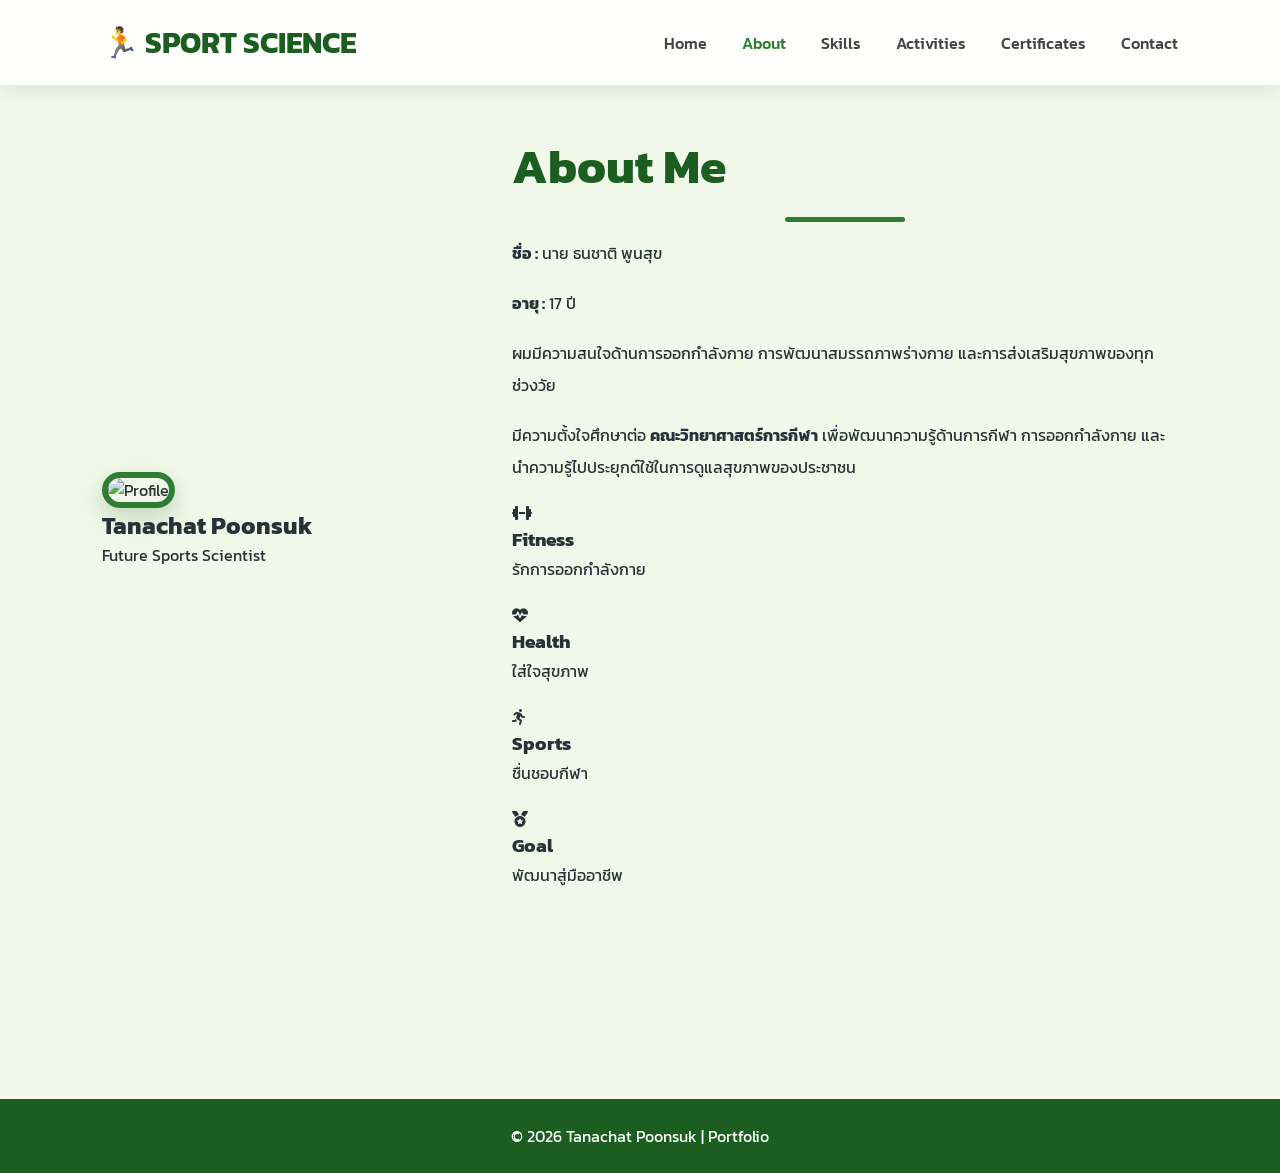
==== about.html @ 2ee2bd37 "Create about.html" ====
<!DOCTYPE html>
<html lang="th">

<head>

<meta charset="UTF-8">
<meta name="viewport" content="width=device-width, initial-scale=1.0">

<title>About | Sports Science Portfolio</title>

<link rel="preconnect" href="https://fonts.googleapis.com">

<link href="https://fonts.googleapis.com/css2?family=Kanit:wght@300;400;600;700&display=swap" rel="stylesheet">

<link rel="stylesheet"
href="https://cdnjs.cloudflare.com/ajax/libs/font-awesome/6.7.2/css/all.min.css">

<link rel="stylesheet" href="css/style.css">

</head>

<body>

<header>

<nav>

<div class="logo">
🏃 SPORT SCIENCE
</div>

<ul>

<li><a href="index.html">Home</a></li>

<li><a href="about.html" class="active">About</a></li>

<li><a href="skills.html">Skills</a></li>

<li><a href="projects.html">Activities</a></li>

<li><a href="certificates.html">Certificates</a></li>

<li><a href="contact.html">Contact</a></li>

</ul>

</nav>

</header>

<section class="about-page">

<div class="about-image">

<img src="images/profile.jpg" alt="Profile">

<h2>Tanachat Poonsuk</h2>

<p>Future Sports Scientist</p>

</div>

<div class="about-detail">

<h1>About Me</h1>

<div class="line"></div>

<p>

<strong>ชื่อ :</strong> นาย ธนชาติ พูนสุข

</p>

<p>

<strong>อายุ :</strong> 17 ปี

</p>

<p>

ผมมีความสนใจด้านการออกกำลังกาย การพัฒนาสมรรถภาพร่างกาย และการส่งเสริมสุขภาพของทุกช่วงวัย

</p>

<p>

มีความตั้งใจศึกษาต่อ <strong>คณะวิทยาศาสตร์การกีฬา</strong>
เพื่อพัฒนาความรู้ด้านการกีฬา การออกกำลังกาย และนำความรู้ไปประยุกต์ใช้ในการดูแลสุขภาพของประชาชน

</p>

<div class="sport-grid">

<div class="sport-card">

<i class="fa-solid fa-dumbbell"></i>

<h3>Fitness</h3>

<p>รักการออกกำลังกาย</p>

</div>

<div class="sport-card">

<i class="fa-solid fa-heart-pulse"></i>

<h3>Health</h3>

<p>ใส่ใจสุขภาพ</p>

</div>

<div class="sport-card">

<i class="fa-solid fa-person-running"></i>

<h3>Sports</h3>

<p>ชื่นชอบกีฬา</p>

</div>

<div class="sport-card">

<i class="fa-solid fa-medal"></i>

<h3>Goal</h3>

<p>พัฒนาสู่มืออาชีพ</p>

</div>

</div>

</div>

</section>

<footer>

<p>

© 2026 Tanachat Poonsuk | Portfolio

</p>

</footer>

</body>

</html>
---- css/style.css ----
/* ===========================
        GOOGLE FONT
=========================== */

@import url('https://fonts.googleapis.com/css2?family=Kanit:wght@300;400;500;700&display=swap');

/* ===========================
        COLOR
=========================== */

:root{

    --primary:#2E7D32;
    --secondary:#43A047;
    --light:#F1F8E9;
    --dark:#1B5E20;
    --white:#ffffff;
    --text:#263238;

    --shadow:0 10px 25px rgba(46,125,50,.25);

}

/* ===========================
        RESET
=========================== */

*{

margin:0;

padding:0;

box-sizing:border-box;

font-family:"Kanit",sans-serif;

}

html{

scroll-behavior:smooth;

}

body{

background:var(--light);

color:var(--text);

}

/* ===========================
        NAVBAR
=========================== */

nav{

display:flex;

justify-content:space-between;

align-items:center;

padding:20px 8%;

background:rgba(255,255,255,.95);

backdrop-filter:blur(12px);

position:fixed;

top:0;

left:0;

width:100%;

z-index:999;

box-shadow:0 5px 20px rgba(0,0,0,.08);

}

.logo{

font-size:30px;

font-weight:700;

color:var(--dark);

}

nav ul{

display:flex;

list-style:none;

gap:35px;

}

nav a{

text-decoration:none;

color:#444;

font-weight:500;

transition:.3s;

}

nav a:hover,

nav a.active{

color:var(--primary);

}

/* ===========================
        HERO
=========================== */

.hero{

min-height:100vh;

display:flex;

justify-content:space-between;

align-items:center;

padding:120px 8%;

gap:60px;

}

.left{

flex:1;

}

.left h3{

font-size:20px;

color:var(--secondary);

letter-spacing:2px;

}

.left h1{

font-size:60px;

color:var(--dark);

margin:15px 0;

}

.left h2{

font-size:34px;

color:var(--primary);

margin-bottom:20px;

}

.left p{

font-size:18px;

line-height:2;

margin-bottom:35px;

}

.button{

display:flex;

gap:20px;

}

.button a{

padding:15px 35px;

background:var(--primary);

color:white;

text-decoration:none;

border-radius:50px;

transition:.3s;

font-weight:600;

}

.button a:hover{

background:var(--dark);

transform:translateY(-5px);

}

/* ===========================
      PROFILE CARD
=========================== */

.profile-card{

background:white;

padding:35px;

border-radius:25px;

text-align:center;

box-shadow:var(--shadow);

transition:.4s;

}

.profile-card:hover{

transform:translateY(-10px);

}

.profile-card img{

width:280px;

height:280px;

object-fit:cover;

border-radius:50%;

border:8px solid var(--primary);

margin-bottom:20px;

transition:.4s;

}

.profile-card img:hover{

transform:scale(1.05);

}

.profile-card h3{

font-size:30px;

color:var(--dark);

}

.profile-card p{

color:#666;

margin-top:10px;

}

/* ===========================
        TITLE
=========================== */

.title{

text-align:center;

margin-bottom:60px;

}

.title h1{

font-size:48px;

color:var(--dark);

}

.line{

width:120px;

height:5px;

background:var(--primary);

margin:15px auto;

border-radius:20px;

}
/* ===========================
        CARDS
=========================== */

.cards{

padding:100px 8%;

display:grid;

grid-template-columns:repeat(auto-fit,minmax(250px,1fr));

gap:30px;

}

.card{

background:var(--white);

padding:35px;

border-radius:20px;

text-align:center;

box-shadow:var(--shadow);

transition:.4s;

}

.card:hover{

transform:translateY(-10px);

}

.card i{

font-size:55px;

color:var(--primary);

margin-bottom:20px;

}

.card h2{

margin-bottom:15px;

color:var(--dark);

}

.card p{

color:#555;

line-height:1.8;

}

/* ===========================
        ABOUT
=========================== */

.about-page{

padding:130px 8%;

display:grid;

grid-template-columns:350px 1fr;

gap:60px;

align-items:center;

}

.about-image img{

width:320px;

height:320px;

object-fit:cover;

border-radius:20px;

border:6px solid var(--primary);

box-shadow:var(--shadow);

}

.about-detail h1{

font-size:48px;

color:var(--dark);

margin-bottom:15px;

}

.about-detail h2{

font-size:34px;

margin-bottom:20px;

}

.about-detail p{

line-height:2;

margin-bottom:18px;

}

.timeline{

margin-top:35px;

}

.timeline-item{

display:flex;

gap:20px;

background:white;

padding:20px;

border-left:6px solid var(--primary);

border-radius:15px;

margin-bottom:20px;

box-shadow:0 5px 15px rgba(0,0,0,.08);

transition:.3s;

}

.timeline-item:hover{

transform:translateX(10px);

}

.timeline-item i{

font-size:34px;

color:var(--primary);

margin-top:5px;

}

/* ===========================
        SKILLS
=========================== */

.skills-page{

padding:130px 8%;

}

.skills-grid{

display:grid;

grid-template-columns:repeat(auto-fit,minmax(250px,1fr));

gap:30px;

margin-top:50px;

}

.skill-box{

background:white;

padding:35px;

text-align:center;

border-radius:20px;

box-shadow:var(--shadow);

transition:.3s;

}

.skill-box:hover{

transform:scale(1.05);

}

.skill-box i{

font-size:50px;

color:var(--primary);

margin-bottom:20px;

}

.skill-box h3{

margin-bottom:15px;

color:var(--dark);

}

.skill-box p{

line-height:1.8;

color:#555;

}

/* ===========================
        ACTIVITIES
=========================== */

.activities{

padding:130px 8%;

}

.activity-grid{

display:grid;

grid-template-columns:repeat(auto-fit,minmax(300px,1fr));

gap:30px;

margin-top:50px;

}

.activity-card{

background:white;

border-radius:20px;

overflow:hidden;

box-shadow:var(--shadow);

transition:.4s;

}

.activity-card:hover{

transform:translateY(-10px);

}

.activity-card img{

width:100%;

height:220px;

object-fit:cover;

}

.activity-card .content{

padding:25px;

}

.activity-card h3{

margin-bottom:10px;

color:var(--dark);

}

.activity-card p{

line-height:1.8;

color:#555;

}

/* ===========================
        CERTIFICATES
=========================== */

.certificates-page{

padding:130px 8%;

}

.certificate-grid{

display:grid;

grid-template-columns:repeat(auto-fit,minmax(300px,1fr));

gap:30px;

margin-top:50px;

}

.certificate-item{

overflow:hidden;

border-radius:20px;

box-shadow:var(--shadow);

transition:.4s;

}

.certificate-item:hover{

transform:scale(1.03);

}

.certificate-item img{

width:100%;

height:230px;

object-fit:cover;

}

/* ===========================
        CONTACT
=========================== */

.contact-page{

padding:130px 8%;

display:grid;

grid-template-columns:350px 1fr;

gap:60px;

align-items:center;

}

.contact-left{

background:white;

padding:35px;

border-radius:20px;

text-align:center;

box-shadow:var(--shadow);

}

.contact-left img{

width:220px;

height:220px;

border-radius:50%;

object-fit:cover;

border:6px solid var(--primary);

margin-bottom:20px;

}

.contact-right h1{

font-size:45px;

color:var(--dark);

margin-bottom:10px;

}

.contact-box{

display:flex;

align-items:center;

gap:20px;

background:white;

padding:20px;

margin-bottom:20px;

border-radius:15px;

box-shadow:0 5px 15px rgba(0,0,0,.08);

transition:.3s;

}

.contact-box:hover{

transform:translateX(10px);

}

.contact-box i{

font-size:30px;

color:var(--primary);

width:40px;

}

.contact-box a{

text-decoration:none;

color:#444;

}

.contact-box a:hover{

color:var(--primary);

}

/* ===========================
        FOOTER
=========================== */

footer{

background:var(--dark);

color:white;

text-align:center;

padding:25px;

margin-top:60px;

}

/* ===========================
        RESPONSIVE
=========================== */

@media(max-width:900px){

.hero{

flex-direction:column;

text-align:center;

}

.about-page,

.contact-page{

grid-template-columns:1fr;

text-align:center;

}

.about-image img{

width:260px;

height:260px;

}

.profile-card img{

width:220px;

height:220px;

}

.left h1{

font-size:42px;

}

.left h2{

font-size:28px;

}

}
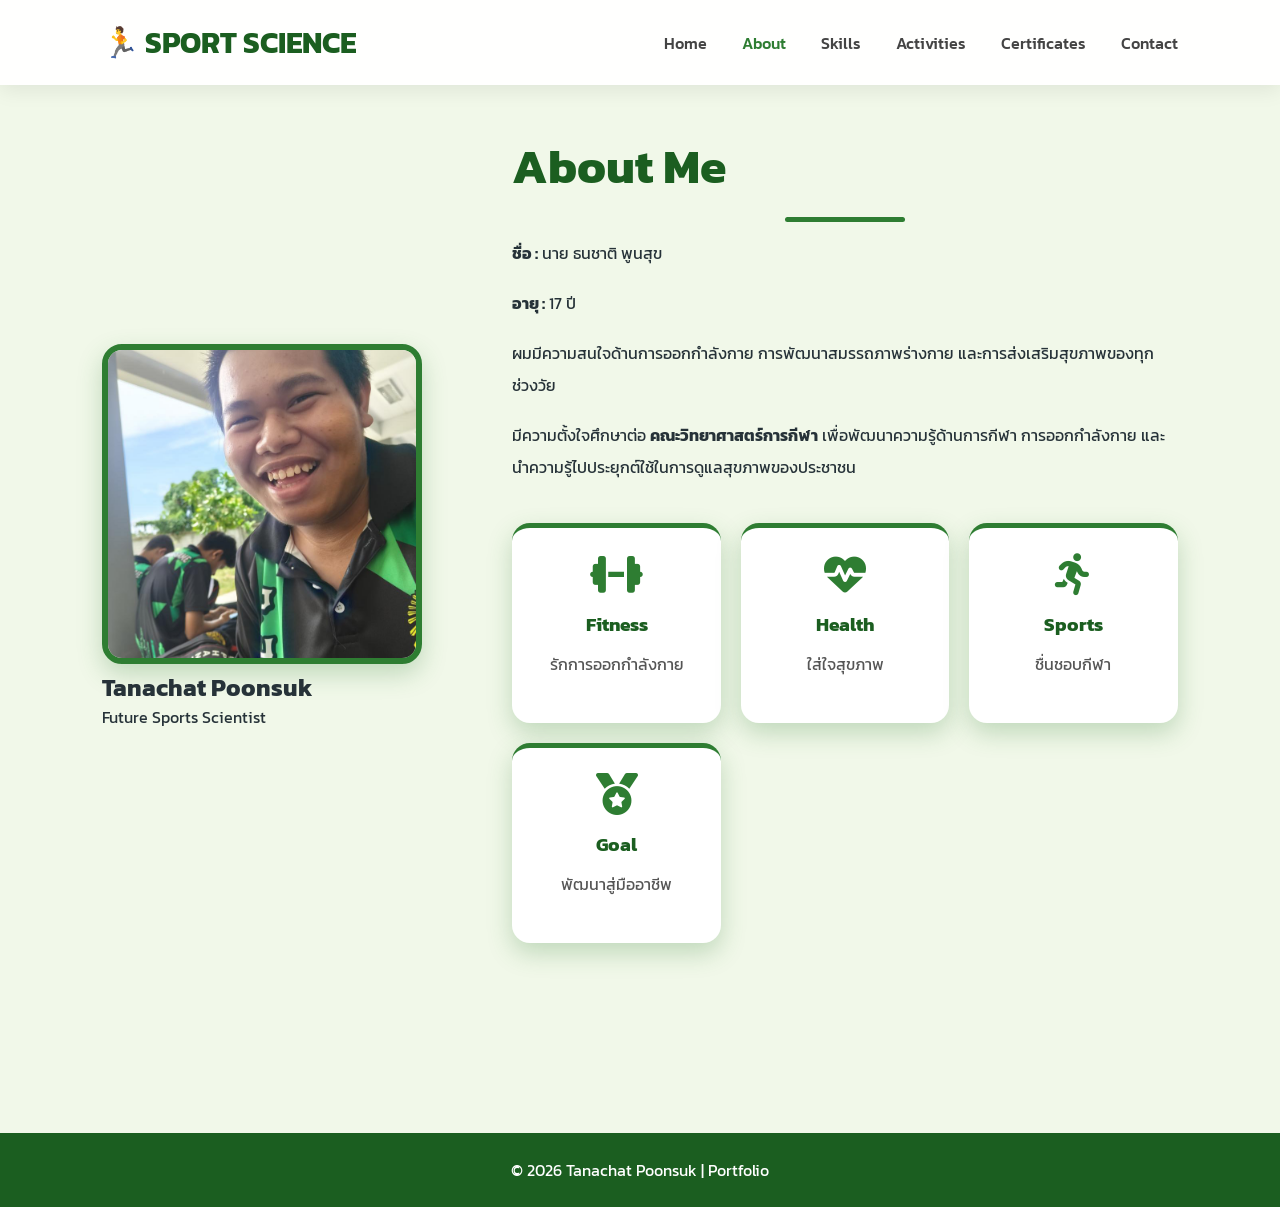
==== commit 8337a742: "Update about.html" ====
--- a/about.html
+++ b/about.html
@@ -53,7 +53,7 @@
 
 <div class="about-image">
 
-<img src="images/profile.jpg" alt="Profile">
+<img src="images/CE76A040-B627-44D5-91EF-DC53F87B7372.jpg" alt="Profile">
 
 <h2>Tanachat Poonsuk</h2>
 
--- a/css/style.css
+++ b/css/style.css
@@ -865,3 +865,322 @@
 }
 
 }
+/*==========================
+        SPORT ABOUT
+==========================*/
+
+.sport-grid{
+
+display:grid;
+
+grid-template-columns:repeat(auto-fit,minmax(180px,1fr));
+
+gap:20px;
+
+margin-top:40px;
+
+}
+
+.sport-card{
+
+background:white;
+
+padding:25px;
+
+border-radius:18px;
+
+text-align:center;
+
+box-shadow:var(--shadow);
+
+transition:.35s;
+
+border-top:5px solid var(--primary);
+
+}
+
+.sport-card:hover{
+
+transform:translateY(-10px);
+
+}
+
+.sport-card i{
+
+font-size:42px;
+
+color:var(--primary);
+
+margin-bottom:15px;
+
+}
+
+.sport-card h3{
+
+color:var(--dark);
+
+margin-bottom:10px;
+
+}
+
+.sport-card p{
+
+color:#555;
+
+}
+/*==========================
+      SPORT SKILLS
+==========================*/
+
+.progress{
+
+width:100%;
+
+height:12px;
+
+background:#d9ead3;
+
+border-radius:30px;
+
+margin-top:18px;
+
+overflow:hidden;
+
+}
+
+.progress-bar{
+
+height:100%;
+
+background:linear-gradient(90deg,#4CAF50,#2E7D32);
+
+border-radius:30px;
+
+position:relative;
+
+transition:1s;
+
+}
+
+.progress-bar span{
+
+position:absolute;
+
+right:8px;
+
+top:-28px;
+
+font-size:14px;
+
+font-weight:bold;
+
+color:var(--dark);
+
+}
+/*==========================
+     ACTIVITIES PAGE
+==========================*/
+
+.activities{
+
+padding:130px 8%;
+
+}
+
+.activity-grid{
+
+display:grid;
+
+grid-template-columns:repeat(auto-fit,minmax(280px,1fr));
+
+gap:35px;
+
+margin-top:50px;
+
+}
+
+.activity-card{
+
+background:#fff;
+
+border-radius:20px;
+
+overflow:hidden;
+
+box-shadow:var(--shadow);
+
+transition:.4s;
+
+}
+
+.activity-card:hover{
+
+transform:translateY(-10px);
+
+}
+
+.activity-card img{
+
+width:100%;
+
+height:220px;
+
+object-fit:cover;
+
+transition:.4s;
+
+}
+
+.activity-card:hover img{
+
+transform:scale(1.08);
+
+}
+
+.activity-card .content{
+
+padding:25px;
+
+}
+
+.activity-card h3{
+
+color:var(--dark);
+
+margin-bottom:12px;
+
+}
+
+.activity-card p{
+
+color:#555;
+
+line-height:1.8;
+
+}
+/*==========================
+    CERTIFICATES PAGE
+==========================*/
+
+.certificates-page{
+
+padding:130px 8%;
+
+}
+
+.certificate-grid{
+
+display:grid;
+
+grid-template-columns:repeat(auto-fit,minmax(280px,1fr));
+
+gap:30px;
+
+margin-top:50px;
+
+}
+
+.certificate-item{
+
+background:#fff;
+
+border-radius:20px;
+
+overflow:hidden;
+
+box-shadow:var(--shadow);
+
+transition:.4s;
+
+}
+
+.certificate-item:hover{
+
+transform:translateY(-10px);
+
+}
+
+.certificate-item img{
+
+width:100%;
+
+height:220px;
+
+object-fit:cover;
+
+transition:.5s;
+
+}
+
+.certificate-item:hover img{
+
+transform:scale(1.08);
+
+}
+
+.certificate-info{
+
+padding:20px;
+
+text-align:center;
+
+}
+
+.certificate-info h3{
+
+color:var(--dark);
+
+margin-bottom:10px;
+
+}
+
+.certificate-info p{
+
+color:#555;
+
+line-height:1.7;
+
+}
+/* CONTACT HOVER EFFECT */
+
+.contact-box{
+
+border-left:5px solid var(--primary);
+
+}
+
+.contact-box:hover{
+
+background:var(--primary);
+
+color:white;
+
+}
+
+.contact-box:hover h3,
+
+.contact-box:hover p,
+
+.contact-box:hover a,
+
+.contact-box:hover i{
+
+color:white;
+
+}
+
+.contact-left{
+
+background:linear-gradient(135deg,#2E7D32,#43A047);
+
+color:white;
+
+}
+
+.contact-left h2,
+
+.contact-left p{
+
+color:white;
+
+}
